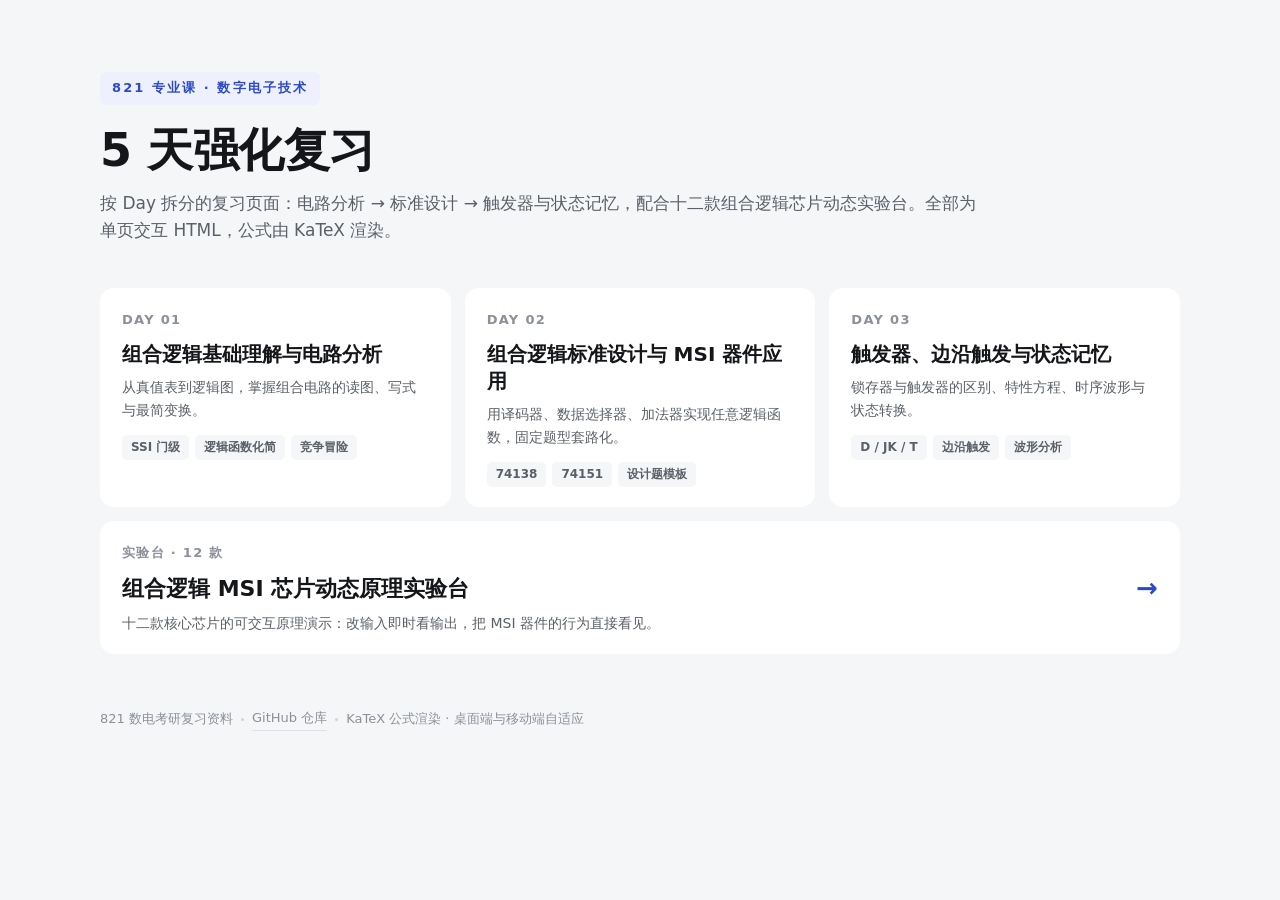
==== index.html @ fd160533 "feat: 821 数电 5 天强化复习网页（Day1-3 + 芯片实验台）" ====
<!DOCTYPE html>
<html lang="zh-CN">
<head>
<meta charset="UTF-8">
<meta name="viewport" content="width=device-width, initial-scale=1.0">
<title>821 数电 · 5 天强化复习</title>
<style>
  :root{
    --bg:#f5f6f8;
    --card:#ffffff;
    --ink:#14161a;
    --ink-2:#5a6068;
    --ink-3:#8b9099;
    --accent:#2b4acb;
    --accent-soft:#eef1fd;
  }
  *{box-sizing:border-box;margin:0;padding:0}
  html{-webkit-text-size-adjust:100%}
  body{
    background:var(--bg);
    color:var(--ink);
    font-family:"Noto Sans SC","Microsoft YaHei UI","Microsoft YaHei",-apple-system,"Segoe UI",system-ui,sans-serif;
    font-weight:500;
    line-height:1.6;
    padding:clamp(28px,6vw,72px) clamp(18px,5vw,56px) 72px;
    -webkit-font-smoothing:antialiased;
  }
  .wrap{max-width:1080px;margin:0 auto}

  header{margin-bottom:clamp(28px,4vw,44px)}
  .eyebrow{
    display:inline-block;
    font-size:13px;font-weight:800;letter-spacing:.16em;
    color:var(--accent);background:var(--accent-soft);
    padding:6px 12px;border-radius:6px;margin-bottom:18px;
  }
  h1{
    font-size:clamp(30px,5vw,46px);
    font-weight:800;letter-spacing:-.01em;line-height:1.2;
    margin-bottom:12px;
  }
  .sub{font-size:clamp(15px,2vw,17px);color:var(--ink-2);font-weight:500;max-width:52em}

  .grid{
    display:grid;gap:14px;
    grid-template-columns:repeat(auto-fill,minmax(300px,1fr));
    margin-top:clamp(26px,4vw,38px);
  }
  a.card{
    display:block;text-decoration:none;color:inherit;
    background:var(--card);border-radius:14px;
    padding:22px 22px 20px;
    transition:transform .18s ease,background .18s ease;
  }
  a.card:hover{transform:translateY(-2px);background:#fbfcff}
  a.card:hover .title{color:var(--accent)}
  .num{
    font-size:13px;font-weight:800;letter-spacing:.1em;color:var(--ink-3);
    margin-bottom:10px;display:block;
  }
  .title{font-size:20px;font-weight:800;line-height:1.35;margin-bottom:8px;transition:color .18s ease}
  .desc{font-size:14px;color:var(--ink-2);font-weight:500}
  .tags{margin-top:14px;display:flex;flex-wrap:wrap;gap:6px}
  .tag{
    font-size:12px;font-weight:700;color:var(--ink-2);
    background:var(--bg);padding:3px 9px;border-radius:5px;
  }
  a.card.wide{grid-column:1/-1;display:flex;align-items:center;gap:20px;flex-wrap:wrap}
  a.card.wide .body{flex:1;min-width:240px}
  a.card.wide .arrow{font-size:26px;color:var(--accent);font-weight:800}

  footer{
    margin-top:clamp(34px,5vw,54px);
    font-size:13px;color:var(--ink-3);font-weight:500;
    display:flex;gap:8px;flex-wrap:wrap;align-items:center;
  }
  footer a{color:var(--ink-3);text-decoration:none;border-bottom:1px solid #dfe2e8;padding-bottom:1px}
  footer a:hover{color:var(--accent);border-color:var(--accent)}
  .dot{width:3px;height:3px;border-radius:50%;background:#cfd3da}
</style>
</head>
<body>
<div class="wrap">

  <header>
    <span class="eyebrow">821 专业课 · 数字电子技术</span>
    <h1>5 天强化复习</h1>
    <p class="sub">按 Day 拆分的复习页面：电路分析 → 标准设计 → 触发器与状态记忆，配合十二款组合逻辑芯片动态实验台。全部为单页交互 HTML，公式由 KaTeX 渲染。</p>
  </header>

  <div class="grid">

    <a class="card" href="./day1/">
      <span class="num">DAY 01</span>
      <div class="title">组合逻辑基础理解与电路分析</div>
      <p class="desc">从真值表到逻辑图，掌握组合电路的读图、写式与最简变换。</p>
      <div class="tags"><span class="tag">SSI 门级</span><span class="tag">逻辑函数化简</span><span class="tag">竞争冒险</span></div>
    </a>

    <a class="card" href="./day2/">
      <span class="num">DAY 02</span>
      <div class="title">组合逻辑标准设计与 MSI 器件应用</div>
      <p class="desc">用译码器、数据选择器、加法器实现任意逻辑函数，固定题型套路化。</p>
      <div class="tags"><span class="tag">74138</span><span class="tag">74151</span><span class="tag">设计题模板</span></div>
    </a>

    <a class="card" href="./day3/">
      <span class="num">DAY 03</span>
      <div class="title">触发器、边沿触发与状态记忆</div>
      <p class="desc">锁存器与触发器的区别、特性方程、时序波形与状态转换。</p>
      <div class="tags"><span class="tag">D / JK / T</span><span class="tag">边沿触发</span><span class="tag">波形分析</span></div>
    </a>

    <a class="card wide" href="./animation/chip-lab.html">
      <div class="body">
        <span class="num">实验台 · 12 款</span>
        <div class="title" style="font-size:22px">组合逻辑 MSI 芯片动态原理实验台</div>
        <p class="desc">十二款核心芯片的可交互原理演示：改输入即时看输出，把 MSI 器件的行为直接看见。</p>
      </div>
      <span class="arrow">→</span>
    </a>

  </div>

  <footer>
    <span>821 数电考研复习资料</span>
    <span class="dot"></span>
    <a href="https://github.com/jiabeijia9-hash/821-digital-electronics" target="_blank" rel="noopener">GitHub 仓库</a>
    <span class="dot"></span>
    <span>KaTeX 公式渲染 · 桌面端与移动端自适应</span>
  </footer>

</div>
</body>
</html>
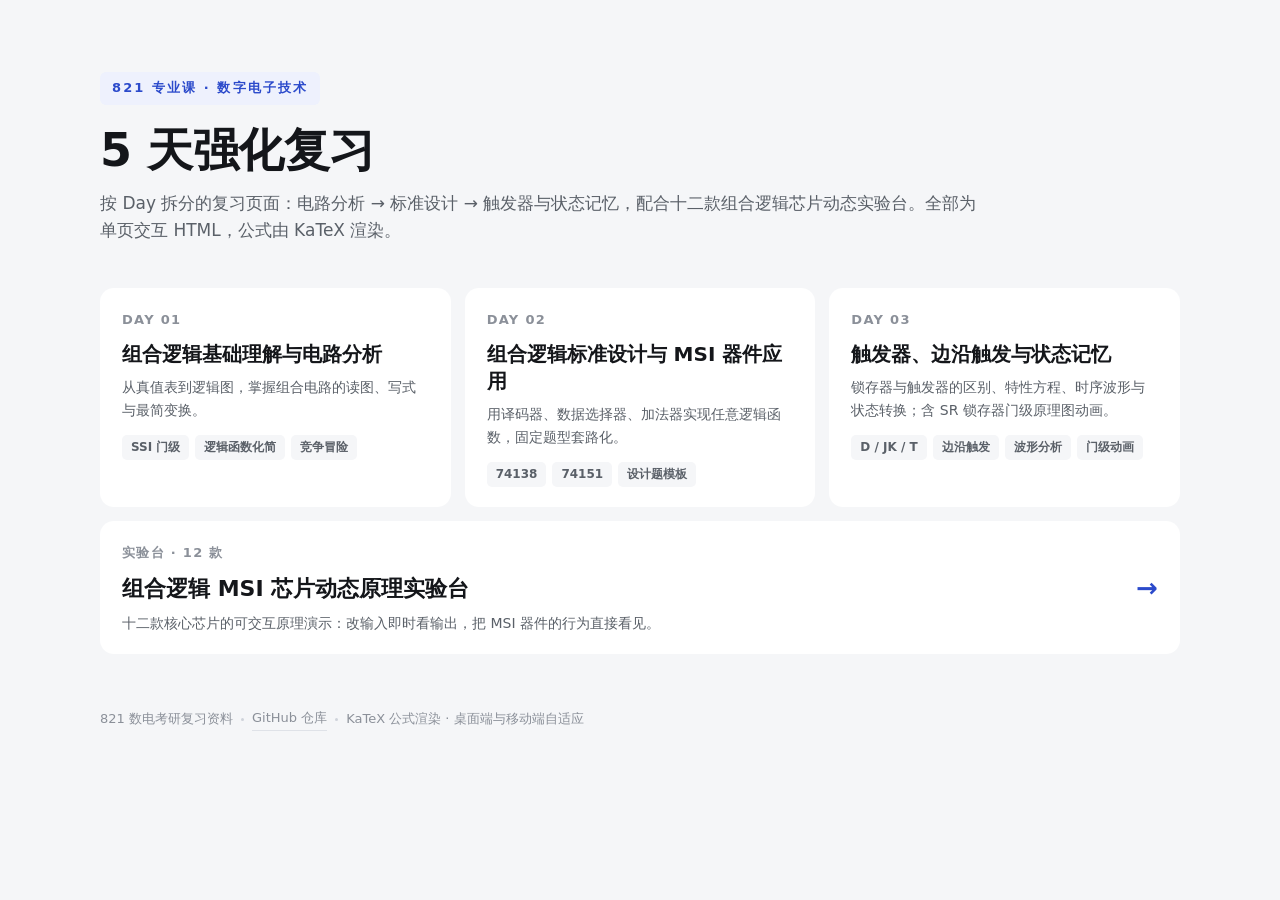
==== commit 393fea78: "feat(day3): 新增 SR 锁存器门级原理图动画（或非/与非/门控/D 锁存器）" ====
--- a/index.html
+++ b/index.html
@@ -107,8 +107,8 @@
     <a class="card" href="./day3/">
       <span class="num">DAY 03</span>
       <div class="title">触发器、边沿触发与状态记忆</div>
-      <p class="desc">锁存器与触发器的区别、特性方程、时序波形与状态转换。</p>
-      <div class="tags"><span class="tag">D / JK / T</span><span class="tag">边沿触发</span><span class="tag">波形分析</span></div>
+      <p class="desc">锁存器与触发器的区别、特性方程、时序波形与状态转换；含 SR 锁存器门级原理图动画。</p>
+      <div class="tags"><span class="tag">D / JK / T</span><span class="tag">边沿触发</span><span class="tag">波形分析</span><span class="tag">门级动画</span></div>
     </a>
 
     <a class="card wide" href="./animation/chip-lab.html">
